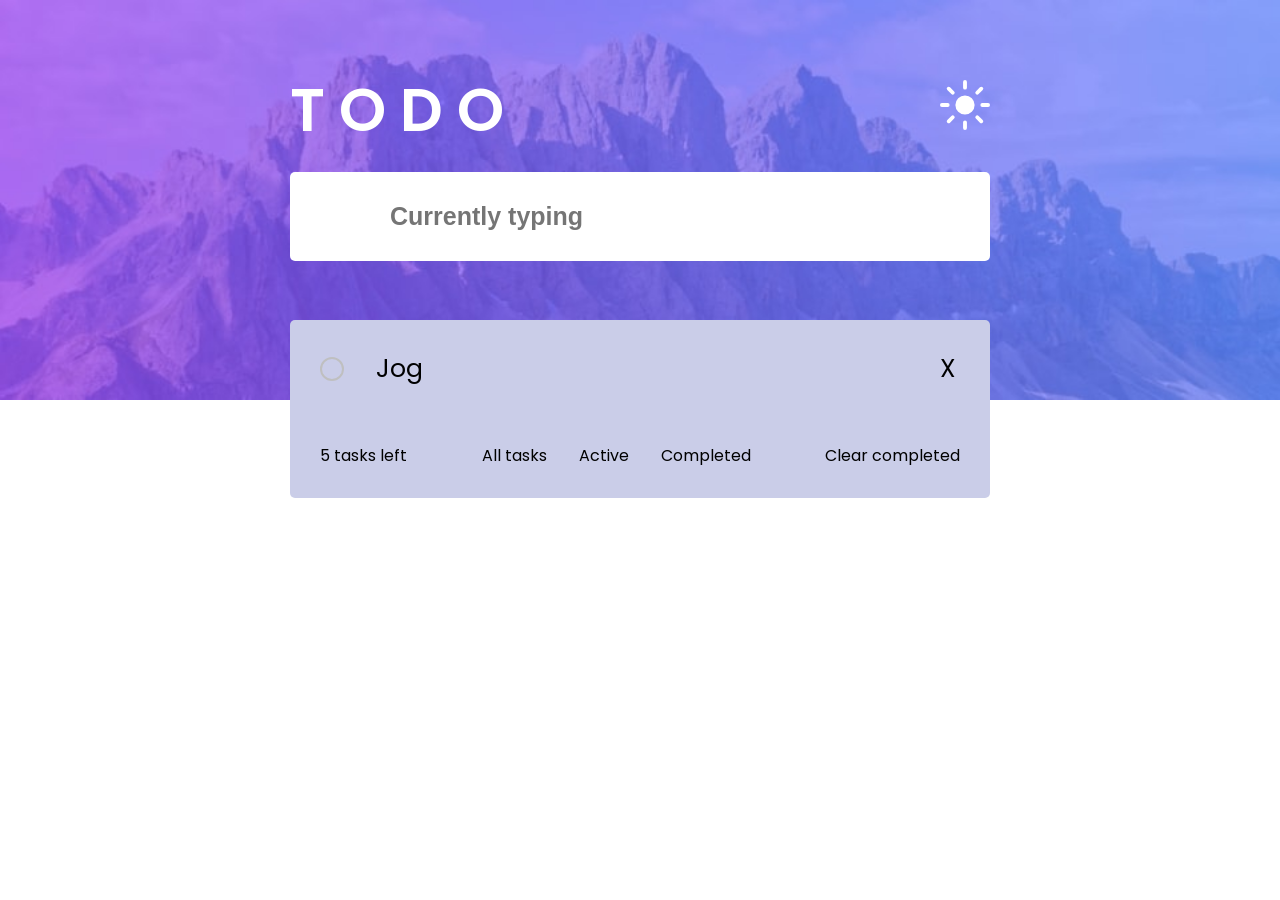
==== index-2.html @ 5311790f "Practice" ====
<!doctype html>
<html lang="en">
  <head>
    <meta charset="UTF-8" />
    <meta name="viewport" content="width=device-width, initial-scale=1.0" />
    <link rel="stylesheet" href="styles-2.css" />
    <title>TO-DO</title>
  </head>
  <body>
    <section id="header-section">
      <div class="todo-container">
        <div class="wrapper">
          <h1 class="head-text">T O D O</h1>
          <img src="/Styles/icon-sun.svg" class="logo-sun" alt="" />
          <input
            class="input-field"
            type="text"
            placeholder="Currently typing"
          />
        </div>
      </div>
    </section>
    <!-- TODO content -->
    <section id="content-section">
      <div class="todo-content-container">
        <div class="todo-content">
          <ul class="todo-items">
            <li class="todo-things flex gap-2 align-center">
              <!-- Checkbox style -->
              <div class="checkbox-wrapper-12">
                <div class="cbx">
                  <input type="checkbox" id="cbx-12" />
                  <label for="cbx-12"></label>
                  <svg fill="none" viewBox="0 0 15 14" height="14" width="15">
                    <path d="M2 8.36364L6.23077 12L13 2"></path>
                  </svg>
                </div>

                <svg version="1.1" xmlns="http://www.w3.org/2000/svg">
                  <defs>
                    <filter id="goo-12">
                      <feGaussianBlur
                        result="blur"
                        stdDeviation="4"
                        in="SourceGraphic"
                      ></feGaussianBlur>
                      <feColorMatrix
                        result="goo-12"
                        values="1 0 0 0 0  0 1 0 0 0  0 0 1 0 0  0 0 0 22 -7"
                        mode="matrix"
                        in="blur"
                      ></feColorMatrix>
                      <feBlend in2="goo-12" in="SourceGraphic"></feBlend>
                    </filter>
                  </defs>
                </svg>
              </div>
              <span>Jog</span>
              <a href="#" class="cancel-btn">X</a>
            </li>
          </ul>
          <div class="task-info flex jus-spacebw">
            <p>5 tasks left</p>
            <ul class="flex gap-2">
              <li>
                <a href="#">All tasks</a>
              </li>
              <li>
                <a href="#">Active</a>
              </li>
              <li>
                <a href="#">Completed</a>
              </li>
            </ul>
            <a href="#">Clear completed</a>
          </div>
        </div>
      </div>
    </section>
  </body>
</html>
---- styles-2.css ----
@import url("https://fonts.googleapis.com/css2?family=Poppins:ital,wght@0,100;0,200;0,300;0,400;0,500;0,600;0,700;0,800;0,900;1,100;1,200;1,300;1,400;1,500;1,600;1,700;1,800;1,900&display=swap");
/* Resetting */

* {
  box-sizing: border-box;
  margin: 0;
  padding: 0;
}

a {
  text-decoration: none;
  color: inherit;
  font-size: inherit;
}

ol,
ul {
  list-style: none;
}

img,
svg {
  display: block;
}

button {
  border: none;
}

/* Typography */
body {
  font-size: 1rem;
  /* color: var(--color-gray-50--); */
  color: black;
  font-family: "Poppins", sans-serif;
}
h1 {
  font-size: 3.125rem;
  line-height: 3.75rem;
}
h2 {
  line-height: 3.75rem;
}
/* Layout */
.flex {
  display: flex;
}
.jus-spacebw {
  justify-content: space-between;
}

.jus-center {
  justify-content: center;
}
.gap-1 {
  gap: 1rem;
}
.gap-2 {
  gap: 2rem;
}
.todo-container {
  background-image: url("/Styles/bg-desktop-light.jpg");
  background-size: cover;
  background-position: center;
  height: 400px;
}

.text-center {
  text-align: center;
}
.align-center {
  align-items: center;
}
.align-top {
  align-items: top;
}
.flex-col {
  flex-direction: column;
}
.flex-wrap {
  flex-wrap: wrap;
}
.w-full {
  width: 100%;
}

/* Theme */

:root {
  /* Primary */
  --color-blue-500--: hsl(220, 98%, 61%);
  --gradient-check-bg--: linear-gradient(
    hsl(192, 100%, 67%),
    hsl(280, 87%, 65%)
  );

  /* Neutral - Light Theme */
  --color-gray-50--: hsl(0, 0%, 98%);
  --color-purple-300--: hsl(234, 39%, 85%);
  --color-gray-300--: hsl(233, 11%, 84%);
  --color-gray-600--: hsl(236, 9%, 61%);
  --color-navy-850--: hsl(235, 19%, 35%);

  /* Neutral - Dark Theme */
  --color-navy-950--: hsl(235, 21%, 11%);
  --color-navy-900--: hsl(235, 24%, 19%);
  --color-purple-100-hover--: hsl(236, 33%, 92%);
  --color-purple-600--: hsl(235, 16%, 43%);
  --color-purple-700--: hsl(233, 14%, 35%);
  --color-purple-800--: hsl(237, 14%, 26%);
}

/* Header section */

#header-section .head-text {
  color: white;
  font-size: 60px;
  font-weight: 600;
}

#header-section input {
  width: 700px;
  padding: 30px;
  border: none;
  border-radius: 5px;

  font-size: 25px;
  font-weight: 600;
  padding-left: 100px;
}

/* Todo container */

.todo-content-container {
  background-color: var(--color-purple-300--);
  width: 700px;
  position: absolute;
  left: 50%;
  top: 320px;
  transform: translateX(-50%);
  border-radius: 5px;
  padding: 30px;
}
.todo-things {
  margin-bottom: 30px;
  font-size: 25px;
}
.cancel-btn {
  position: absolute;
  left: 650px;
}
.task-info {
  margin-top: 55px;
}
.logo-sun {
  height: 50px;
  width: 50px;
}
.wrapper {
  position: absolute;
  left: 50%;
  top: 80px;
  width: 700px;
  transform: translateX(-50%);
  display: flex;
  flex-wrap: wrap;
  gap: 2rem;
  justify-content: space-between;
}

/* Checkbox style */

/* From Uiverse.io by Shoh2008 */
.checkbox-wrapper-12 {
  position: relative;
}

.checkbox-wrapper-12 > svg {
  position: absolute;
  top: -130%;
  left: -170%;
  width: 110px;
  pointer-events: none;
}

.checkbox-wrapper-12 * {
  box-sizing: border-box;
}

.checkbox-wrapper-12 input[type="checkbox"] {
  -webkit-appearance: none;
  -moz-appearance: none;
  appearance: none;
  -webkit-tap-highlight-color: transparent;
  cursor: pointer;
  margin: 0;
}

.checkbox-wrapper-12 input[type="checkbox"]:focus {
  outline: 0;
}

.checkbox-wrapper-12 .cbx {
  width: 24px;
  height: 24px;
  top: calc(100px - 12px);
  left: calc(100px - 12px);
}

.checkbox-wrapper-12 .cbx input {
  position: absolute;
  top: 0;
  left: 0;
  width: 24px;
  height: 24px;
  border: 2px solid #bfbfc0;
  border-radius: 50%;
}

.checkbox-wrapper-12 .cbx label {
  width: 24px;
  height: 24px;
  background: none;
  border-radius: 50%;
  position: absolute;
  top: 0;
  left: 0;
  transform: trasnlate3d(0, 0, 0);
  pointer-events: none;
}

.checkbox-wrapper-12 .cbx svg {
  position: absolute;
  top: 5px;
  left: 4px;
  z-index: 1;
  pointer-events: none;
}

.checkbox-wrapper-12 .cbx svg path {
  stroke: #fff;
  stroke-width: 3;
  stroke-linecap: round;
  stroke-linejoin: round;
  stroke-dasharray: 19;
  stroke-dashoffset: 19;
  transition: stroke-dashoffset 0.3s ease;
  transition-delay: 0.2s;
}

.checkbox-wrapper-12 .cbx input:checked + label {
  animation: splash-12 0.6s ease forwards;
}

.checkbox-wrapper-12 .cbx input:checked + label + svg path {
  stroke-dashoffset: 0;
}

@-moz-keyframes splash-12 {
  40% {
    background: #866efb;
    box-shadow:
      0 -18px 0 -8px #866efb,
      16px -8px 0 -8px #866efb,
      16px 8px 0 -8px #866efb,
      0 18px 0 -8px #866efb,
      -16px 8px 0 -8px #866efb,
      -16px -8px 0 -8px #866efb;
  }

  100% {
    background: #866efb;
    box-shadow:
      0 -36px 0 -10px transparent,
      32px -16px 0 -10px transparent,
      32px 16px 0 -10px transparent,
      0 36px 0 -10px transparent,
      -32px 16px 0 -10px transparent,
      -32px -16px 0 -10px transparent;
  }
}

@-webkit-keyframes splash-12 {
  40% {
    background: #866efb;
    box-shadow:
      0 -18px 0 -8px #866efb,
      16px -8px 0 -8px #866efb,
      16px 8px 0 -8px #866efb,
      0 18px 0 -8px #866efb,
      -16px 8px 0 -8px #866efb,
      -16px -8px 0 -8px #866efb;
  }

  100% {
    background: #866efb;
    box-shadow:
      0 -36px 0 -10px transparent,
      32px -16px 0 -10px transparent,
      32px 16px 0 -10px transparent,
      0 36px 0 -10px transparent,
      -32px 16px 0 -10px transparent,
      -32px -16px 0 -10px transparent;
  }
}

@-o-keyframes splash-12 {
  40% {
    background: #866efb;
    box-shadow:
      0 -18px 0 -8px #866efb,
      16px -8px 0 -8px #866efb,
      16px 8px 0 -8px #866efb,
      0 18px 0 -8px #866efb,
      -16px 8px 0 -8px #866efb,
      -16px -8px 0 -8px #866efb;
  }

  100% {
    background: #866efb;
    box-shadow:
      0 -36px 0 -10px transparent,
      32px -16px 0 -10px transparent,
      32px 16px 0 -10px transparent,
      0 36px 0 -10px transparent,
      -32px 16px 0 -10px transparent,
      -32px -16px 0 -10px transparent;
  }
}

@keyframes splash-12 {
  40% {
    background: #866efb;
    box-shadow:
      0 -18px 0 -8px #866efb,
      16px -8px 0 -8px #866efb,
      16px 8px 0 -8px #866efb,
      0 18px 0 -8px #866efb,
      -16px 8px 0 -8px #866efb,
      -16px -8px 0 -8px #866efb;
  }

  100% {
    background: #866efb;
    box-shadow:
      0 -36px 0 -10px transparent,
      32px -16px 0 -10px transparent,
      32px 16px 0 -10px transparent,
      0 36px 0 -10px transparent,
      -32px 16px 0 -10px transparent,
      -32px -16px 0 -10px transparent;
  }
}
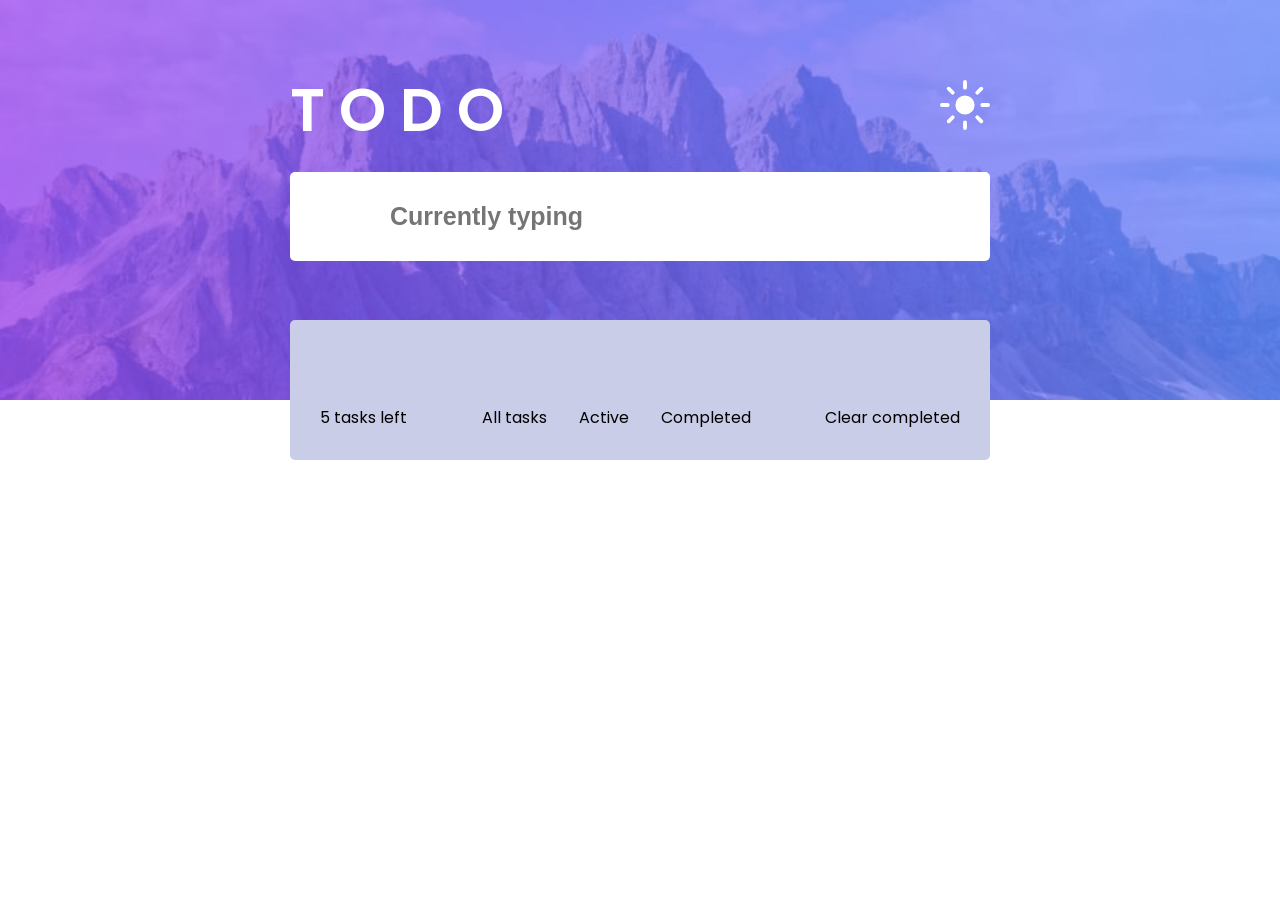
==== commit ba0f7271: "Only implementing local storage left" ====
--- a/index-2.html
+++ b/index-2.html
@@ -24,58 +24,25 @@
     <section id="content-section">
       <div class="todo-content-container">
         <div class="todo-content">
-          <ul class="todo-items">
-            <li class="todo-things flex gap-2 align-center">
-              <!-- Checkbox style -->
-              <div class="checkbox-wrapper-12">
-                <div class="cbx">
-                  <input type="checkbox" id="cbx-12" />
-                  <label for="cbx-12"></label>
-                  <svg fill="none" viewBox="0 0 15 14" height="14" width="15">
-                    <path d="M2 8.36364L6.23077 12L13 2"></path>
-                  </svg>
-                </div>
-
-                <svg version="1.1" xmlns="http://www.w3.org/2000/svg">
-                  <defs>
-                    <filter id="goo-12">
-                      <feGaussianBlur
-                        result="blur"
-                        stdDeviation="4"
-                        in="SourceGraphic"
-                      ></feGaussianBlur>
-                      <feColorMatrix
-                        result="goo-12"
-                        values="1 0 0 0 0  0 1 0 0 0  0 0 1 0 0  0 0 0 22 -7"
-                        mode="matrix"
-                        in="blur"
-                      ></feColorMatrix>
-                      <feBlend in2="goo-12" in="SourceGraphic"></feBlend>
-                    </filter>
-                  </defs>
-                </svg>
-              </div>
-              <span>Jog</span>
-              <a href="#" class="cancel-btn">X</a>
-            </li>
-          </ul>
+          <ul class="todo-items"></ul>
           <div class="task-info flex jus-spacebw">
             <p>5 tasks left</p>
             <ul class="flex gap-2">
               <li>
-                <a href="#">All tasks</a>
+                <a id="all-task" href="#">All tasks</a>
               </li>
               <li>
-                <a href="#">Active</a>
+                <a id="active-task" href="#">Active</a>
               </li>
               <li>
-                <a href="#">Completed</a>
+                <a id="completed-task" href="#">Completed</a>
               </li>
             </ul>
-            <a href="#">Clear completed</a>
+            <a id="clear-completed" href="#">Clear completed</a>
           </div>
         </div>
       </div>
     </section>
+    <script type="module" src="app.js"></script>
   </body>
 </html>
--- a/styles-2.css
+++ b/styles-2.css
@@ -167,7 +167,23 @@
   gap: 2rem;
   justify-content: space-between;
 }
-
+.task-title {
+  position: relative;
+}
+.task-title::before {
+  content: "";
+  position: absolute;
+  height: 0.125rem;
+  width: 0%;
+  left: 0;
+  top: 50%;
+  background-color: black;
+  transition: all 500ms ease;
+}
+.completed::before {
+  width: 100%;
+  transition: all 500ms ease;
+}
 /* Checkbox style */
 
 /* From Uiverse.io by Shoh2008 */
